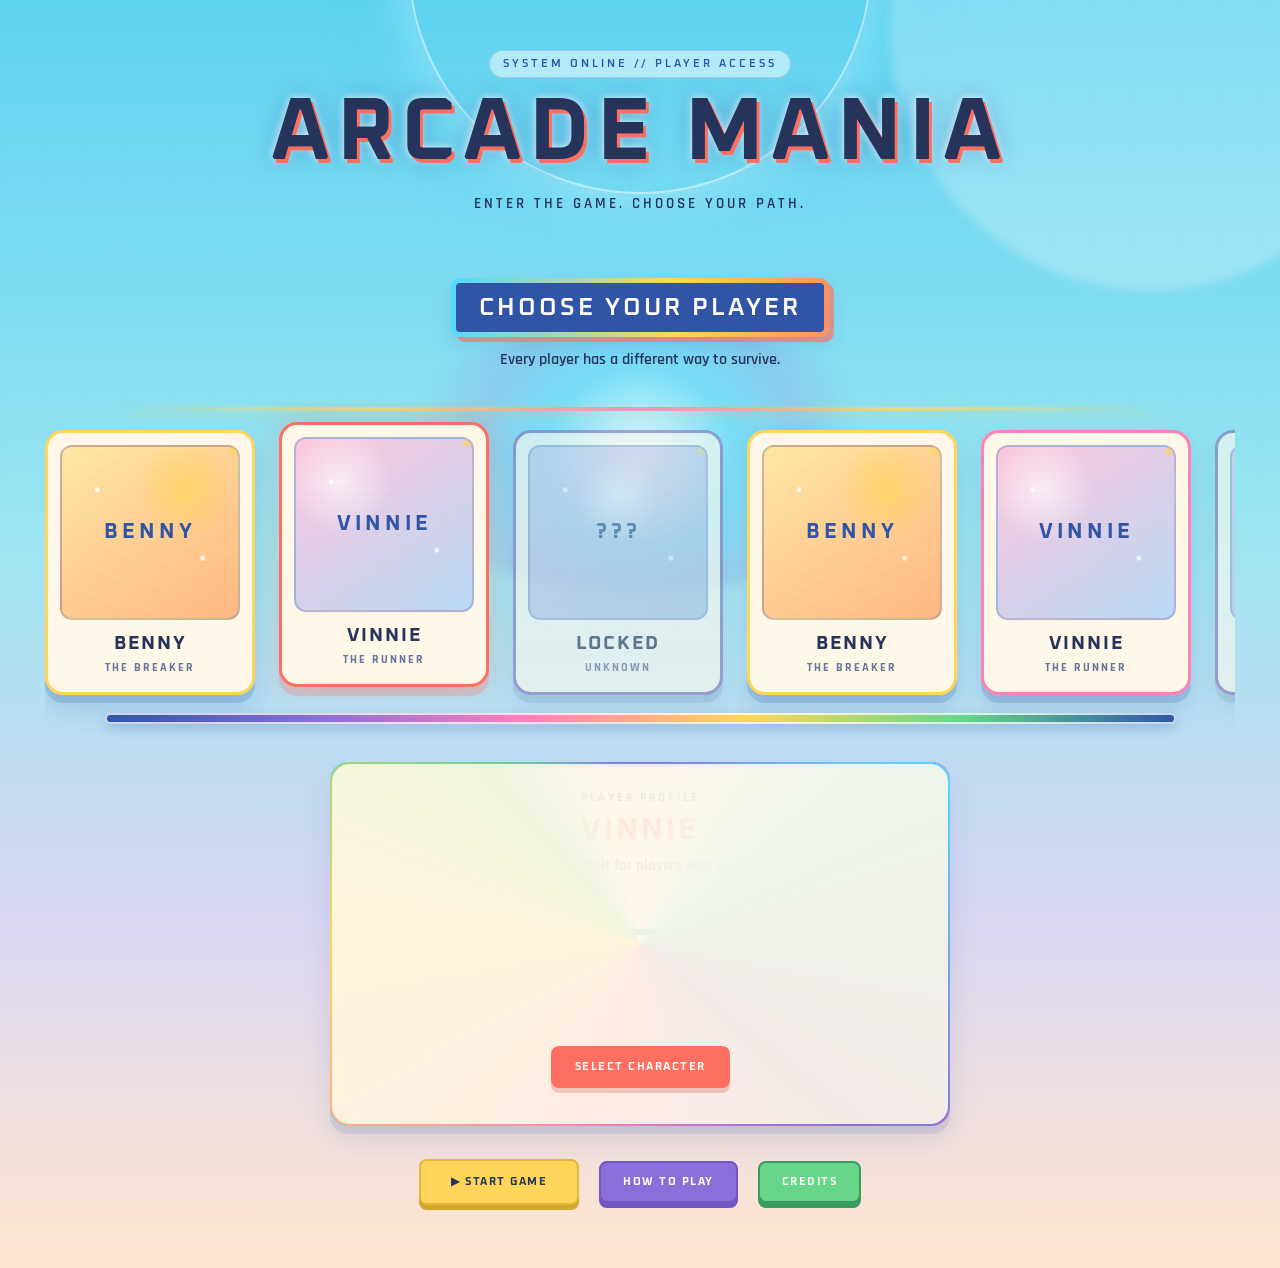
==== arcade_universe/index.html @ b5a28adb "add the first page" ====
<!DOCTYPE html>
<html lang="en">
<head>
    <meta charset="UTF-8">
    <meta name="viewport" content="width=device-width, initial-scale=1.0">
    <title>Arcade Mania</title>
    <link rel="stylesheet" href="style.css">
</head>
<body>
<div class="gameScreen">
<header class="gameHeader">
            <p class="systemText">SYSTEM ONLINE // PLAYER ACCESS</p>
            <h1>ARCADE MANIA</h1>
            <p class="subtitle">ENTER THE GAME. CHOOSE YOUR PATH.</p>
            </header>
<section class="selectionSection">
    <h2>CHOOSE YOUR PLAYER</h2>
    <p class="selectionText">Every player has a different way to survive.</p>
<div class="characterSection">
    <div class="characterTrack">
    <div class="characterCard" id="character1">
    <div class="characterImage">BENNY</div><h3>BENNY</h3><p>THE BREAKER</p></div>
   <div class="characterCard selected" id="character2">
   <div class="characterImage">VINNIE</div><h3>VINNIE</h3><p>THE RUNNER</p></div>
   <div class="characterCard locked">
    <div class="characterImage">???</div>
    <h3>LOCKED</h3><p>UNKNOWN</p></div>
    <div class="characterCard"><div class="characterImage">BENNY</div>
    <h3>BENNY</h3><p>THE BREAKER</p></div>
    <div class="characterCard">
    <div class="characterImage">VINNIE</div><h3>VINNIE</h3><p>THE RUNNER</p></div>
    <div class="characterCard locked">
    <div class="characterImage">???</div><h3>LOCKED</h3><p>UNKNOWN</p></div>
    </div></div></section>
    <section class="characterInfo">
     <div class="infoHeader">
    <p class="infoLabel">PLAYER PROFILE</p>
    <h2 id="characterName">VINNIE</h2>
    <p id="characterDescription">Fast and agile. Built for players who prefer speed.</p></div>
    <div class="stats">
    <div class="stat"><span>STRENGTH</span><div class="statBar"><div class="statFill strengthFill"></div></div>
    </div>
    <div class="stat">
    <span>SPEED</span>
    <div class="statBar">
    <div class="statFill speedFill"></div></div></div>
    <div class="stat">
    <span>DEFENSE</span>
    <div class="statBar">
    <div class="statFill defenseFill"></div></div></div></div>
    <div class="ability">
    <p class="infoLabel">SPECIAL ABILITY</p>
    <h3 id="characterAbility">DASH</h3>
    <p id="abilityDescription">Move quickly through dangerous areas.</p></div>
    <button id="selectCharacter">SELECT CHARACTER</button></section>
    <section class="menuButtons">
    <button id="startGame">▶ START GAME</button>
    <button id="howToPlay">HOW TO PLAY</button>
    <button id="credits">CREDITS</button></section>
    <div class="modal" id="howToPlayModal">
    <div class="modalContent">
    <button class="closeButton" id="closeHowToPlay">×</button>
    <h2>HOW TO PLAY</h2>
    <p>← → &nbsp; MOVE</p>
    <p>SPACE &nbsp; JUMP</p>
    <p>COLLECT ENERGY</p>
    <p>AVOID OBSTACLES</p>
    <p>REACH THE PORTAL</p>
    <p class="modalNote">Different characters have different abilities.</p></div></div>
    <div class="modal" id="creditsModal">
    <div class="modalContent">
    <button class="closeButton" id="closeCredits">×</button>
    <h2>CREDITS</h2>
    <p>ARCADE MANIA</p>
    <p>Designed & Developed by Drisana</p>
    <p>A fictional game universe.</p></div></div></div>

    <script src="script.js"></script>
</body>
</html>
---- arcade_universe/style.css ----
@import url('https://fonts.googleapis.com/css2?family=Oxanium:wght@400;500;600;700&family=Rajdhani:wght@400;500;600;700&display=swap');
* {
    margin: 0;
    padding: 0;
    box-sizing: border-box;
}
html {
    scroll-behavior: smooth;
}
body {
    min-height: 100vh;
    color: #26345c;
    font-family: 'Rajdhani',sans-serif;
    overflow-x: hidden;
    background: linear-gradient(180deg,#5ed3f1 0%,#9be5f1 42%,#d9d7f3 72%,#ffe6d0 100%);
}
body::before {
    content: "";
    position: fixed;
    inset: 0;
    pointer-events: none;
    opacity: 0.14;
    background-image: linear-gradient(rgba(49,85,166,0.08) 1px,transparent 1px),linear-gradient(90deg,rgba(49,85,166,0.08) 1px,transparent 1px);
    background-size: 42px 42px;
    mask-image: linear-gradient(to bottom,black,transparent 90%);
}
body::after {
    content: "";
    position: fixed;
    width: 520px;
    height: 520px;
    top: -230px;
    right: -130px;
    pointer-events: none;
    border-radius: 50%;
    background: rgba(255,255,255,0.24);
    filter: blur(5px);
    animation: skyGlow 7s ease-in-out infinite;
}
.gameScreen {
    min-height: 100vh;
    padding: 35px 45px 55px;
    position: relative;
    overflow: hidden;
}
.gameScreen::before {
    content: "";
    position: absolute;
    width: 460px;
    height: 460px;
    top: -270px;
    left: 50%;
    transform: translateX(-50%);
    border: 2px solid rgba(255,255,255,0.5);
    border-radius: 50%;
    box-shadow: 0 0 50px rgba(255,255,255,0.35),0 0 100px rgba(84,217,255,0.22);
    animation: topPulse 5s ease-in-out infinite;
}
.gameHeader {
    position: relative;
    z-index: 4;
    text-align: center;
    padding-top: 15px;
}
.systemText {
    display: inline-block;
    padding: 6px 13px;
    color: #3155a6;
    background: rgba(255,255,255,0.5);
    border: 1px solid rgba(49,85,166,0.2);
    border-radius: 20px;
    font-family: 'Oxanium',sans-serif;
    font-size: 11px;
    letter-spacing: 3px;
    font-weight: 600;
    animation: systemBlink 2.5s steps(2) infinite;
}
.gameHeader h1 {
    margin-top: 14px;
    font-family: 'Oxanium',sans-serif;
    font-size: clamp(45px,7vw,88px);
    font-weight: 700;
    letter-spacing: 7px;
    line-height: 0.95;
    color: #26345c;
    text-shadow: 3px 4px 0 #ff6f61,0 0 8px rgba(255,255,255,0.85),0 0 25px rgba(49,85,166,0.4);
    position: relative;
    animation: titleFloat 2.8s ease-in-out infinite,titleFlicker 7s infinite;
}
.gameHeader h1::after {
    content: "ARCADE MANIA";
    position: absolute;
    left: 4px;
    top: 4px;
    width: 100%;
    color: #ff6f61;
    opacity: 0;
    clip-path: inset(35% 0 35% 0);
    animation: glitch 3.8s infinite;
}
.subtitle {
    margin-top: 18px;
    color: #26345c;
    font-size: 15px;
    font-weight: 600;
    letter-spacing: 3px;
}
.selectionSection {
    position: relative;
    z-index: 3;
    text-align: center;
    margin-top: 65px;
}
.selectionSection::before {
    content: "";
    position: absolute;
    width: 520px;
    height: 270px;
    left: 50%;
    top: 45px;
    transform: translateX(-50%);
    border-radius: 50%;
    background: radial-gradient(circle,rgba(255,255,255,0.75) 0%,rgba(84,217,255,0.38) 32%,rgba(139,111,216,0.18) 55%,transparent 75%);
    filter: blur(6px);
    z-index: -1;
    animation: selectionBubble 3.5s ease-in-out infinite;
}

.selectionSection h2 {
    display: inline-block;
    padding: 9px 23px;
    color: #fffdf8;
    background:
        linear-gradient(#3155a6,#3155a6) padding-box,
        linear-gradient(90deg,#54d9ff,#ffd65a,#ff6f61,#ff82b7,#8b6fd8,#54d9ff) border-box;
    background-size: 100% 100%,300% 100%;
    border: 5px solid transparent;
    border-radius: 9px;
    font-family: 'Oxanium',sans-serif;
    font-size: 25px;
    letter-spacing: 3px;
    font-weight: 600;
    box-shadow: 5px 5px 0 rgba(255,111,97,0.65),0 8px 20px rgba(49,85,166,0.15);
    animation: headingBorder 3s linear infinite;
}
.selectionText {
    margin-top: 12px;
    color: #26345c;
    font-size: 16px;
    font-weight: 600;
}
.characterSection {
    width: 100%;
    margin-top: 32px;
    overflow: hidden;
    position: relative;
    padding: 28px 0 42px;
}
.characterSection::before {
    content: "";
    position: absolute;
    top: 5px;
    left: 7%;
    right: 7%;
    height: 4px;
    background: linear-gradient(90deg,transparent,#ffd65a,#ff82b7,#ffd65a,transparent);
    border-radius: 10px;
    box-shadow: 0 4px 12px rgba(255,214,90,0.35);
    opacity: 0.85;
}
.characterSection::after {
    content: "";
    position: absolute;
    bottom: 13px;
    left: 5%;
    right: 5%;
    height: 7px;
    background: linear-gradient(90deg,#3155a6,#8b6fd8,#ff82b7,#ffd65a,#67d68a,#3155a6);
    border: 2px solid rgba(255,255,255,0.75);
    border-radius: 20px;
    box-shadow: 0 5px 12px rgba(49,85,166,0.25);
}
.characterTrack {
    display: flex;
    width: max-content;
    gap: 24px;
    animation: cardTravel 22s linear infinite;
}
.characterTrack:hover {
    animation-play-state: paused;
}
.characterCard {
    width: 210px;
    min-width: 210px;
    height: 265px;
    padding: 12px;
    position: relative;
    background: #fff8e9;
    border: 3px solid #3155a6;
    border-radius: 18px;
    cursor: pointer;
    overflow: hidden;
    box-shadow: 0 8px 0 rgba(49,85,166,0.18),0 15px 25px rgba(49,85,166,0.16);
    transition: transform 0.35s ease,border-color 0.35s ease,box-shadow 0.35s ease;
}
.characterCard:nth-child(1),.characterCard:nth-child(4) {
    border-color: #ffd65a;
}
.characterCard:nth-child(2),.characterCard:nth-child(5) {
    border-color: #ff82b7;
}
.characterCard:nth-child(3),.characterCard:nth-child(6) {
    border-color: #8b6fd8;
}
.characterCard::before {
    content: "";
    position: absolute;
    width: 100%;
    height: 4px;
    top: 0;
    left: -100%;
    background: linear-gradient(90deg,transparent,#fffdf8,transparent);
    animation: cardScan 4s linear infinite;
}
.characterCard::after {
    content: "✦";
    position: absolute;
    right: 12px;
    top: 8px;
    color: #ffd65a;
    font-size: 18px;
    opacity: 0.7;
    animation: sparkle 2.5s ease-in-out infinite;
}
.characterCard:hover {
    transform: translateY(-12px) rotate(-1deg);
    border-color: #3155a6;
    box-shadow: 0 12px 0 rgba(49,85,166,0.2),0 20px 35px rgba(49,85,166,0.25);
}
.characterCard.selected {
    transform: translateY(-8px);
    border-color: #ff6f61;
    box-shadow: 0 9px 0 rgba(255,111,97,0.25),0 0 28px rgba(255,111,97,0.28);
}
.characterCard.selected::before {
    background: linear-gradient(90deg,transparent,#ffd65a,transparent);
}
.characterCard.locked {
    opacity: 0.62;
    filter: saturate(0.65);
}
.characterImage {
    height: 175px;
    display: flex;
    align-items: center;
    justify-content: center;
    border-radius: 12px;
    background: radial-gradient(circle at 50% 35%,rgba(255,255,255,0.45),transparent 30%),linear-gradient(145deg,#a9ebf7,#c9c2ef);
    border: 2px solid rgba(49,85,166,0.25);
    color: #3155a6;
    font-family: 'Oxanium',sans-serif;
    font-size: 21px;
    font-weight: 700;
    letter-spacing: 4px;
    position: relative;
    overflow: hidden;
}
.characterCard:nth-child(1) .characterImage,.characterCard:nth-child(4) .characterImage {
    background: radial-gradient(circle at 70% 25%,rgba(255,214,90,0.7),transparent 28%),linear-gradient(145deg,#ffe7a3,#ffb783);
}
.characterCard:nth-child(2) .characterImage,.characterCard:nth-child(5) .characterImage {
    background: radial-gradient(circle at 25% 25%,rgba(255,255,255,0.65),transparent 28%),linear-gradient(145deg,#ffc7dc,#b8d9f5);
}
.characterCard:nth-child(3) .characterImage,.characterCard:nth-child(6) .characterImage {
    background: radial-gradient(circle at 50% 30%,rgba(255,255,255,0.45),transparent 28%),linear-gradient(145deg,#d5c9f5,#a9c5ed);
}
.characterImage::before {
    content: "";
    position: absolute;
    inset: 0;
    background: radial-gradient(circle at 20% 25%,rgba(255,255,255,0.8) 0 2px,transparent 3px),radial-gradient(circle at 80% 65%,rgba(255,255,255,0.7) 0 2px,transparent 3px),repeating-linear-gradient(to bottom,transparent 0,transparent 7px,rgba(49,85,166,0.035) 8px);
    pointer-events: none;
}
.characterImage::after {
    content: "";
    position: absolute;
    width: 100%;
    height: 35%;
    top: -40%;
    left: 0;
    background: linear-gradient(transparent,rgba(255,255,255,0.35),transparent);
    animation: imageScan 4s linear infinite;
}
.characterCard h3 {
    margin-top: 12px;
    color: #26345c;
    font-family: 'Oxanium',sans-serif;
    font-size: 19px;
    letter-spacing: 2px;
}
.characterCard p {
    margin-top: 4px;
    color: #66739a;
    font-size: 12px;
    font-weight: 700;
    letter-spacing: 2px;
}
.characterInfo {
    max-width: 620px;
    margin: 25px auto 0;
    padding: 25px 30px;
    text-align: center;
    position: relative;
    background:
        linear-gradient(rgba(255,248,233,0.94),rgba(255,248,233,0.94)) padding-box,
        linear-gradient(90deg,#54d9ff,#8b6fd8,#ff82b7,#ffd65a,#67d68a,#54d9ff) border-box;
    background-size: 100% 100%,300% 100%;
    border: 5px solid transparent;
    border-radius: 18px;
    box-shadow: 0 8px 0 rgba(49,85,166,0.12),0 15px 30px rgba(49,85,166,0.12);
    animation: profileBorder 4s linear infinite;
}
.characterInfo::before {
    content: "";
    position: absolute;
    inset: -5px;
    padding: 2px;
    border: 2px solid transparent;
    border-radius: 20px;
    background:
        linear-gradient(rgba(255,248,233,0.9),rgba(255,248,233,0.9)) padding-box,
        conic-gradient(
            from 0deg,
            transparent 0deg,
            #54d9ff 60deg,
            #8b6fd8 130deg,
            #ff82b7 200deg,
            #ffd65a 270deg,
            #67d68a 320deg,
            transparent 350deg
        ) border-box;
    animation: profileBorder 4s linear infinite;
    pointer-events: none;
}
.infoLabel {
    color: #3155a6;
    font-family: 'Oxanium',sans-serif;
    font-size: 10px;
    font-weight: 700;
    letter-spacing: 3px;
}
.infoHeader h2 {
    margin-top: 6px;
    color: #ff6f61;
    font-family: 'Oxanium',sans-serif;
    font-size: 30px;
    letter-spacing: 3px;
}
.infoHeader > p:last-child {
    margin: 7px auto 0;
    max-width: 450px;
    color: #66739a;
    font-size: 15px;
    font-weight: 600;
}
.stats {
    display: grid;
    grid-template-columns: repeat(3,1fr);
    gap: 20px;
    margin-top: 25px;
}
.stat {
    text-align: left;
}
.stat span {
    color: #26345c;
    font-family: 'Oxanium',sans-serif;
    font-size: 10px;
    font-weight: 700;
    letter-spacing: 1.5px;
}
.statBar {
    height: 8px;
    margin-top: 7px;
    background: #d8def0;
    border-radius: 10px;
    overflow: hidden;
    border: 1px solid rgba(49,85,166,0.1);
}
.statFill {
    height: 100%;
    border-radius: 10px;
    background: linear-gradient(90deg,#54d9ff,#3155a6);
    box-shadow: 0 0 8px rgba(84,217,255,0.4);
    animation: statLoad 1.2s ease-out;
}
.strengthFill {
    width: 45%;
}
.speedFill {
    width: 90%;
}
.defenseFill {
    width: 55%;
}
.ability {
    margin-top: 22px;
}
.ability h3 {
    margin-top: 5px;
    color: #8b6fd8;
    font-family: 'Oxanium',sans-serif;
    letter-spacing: 2px;
}
.ability p:last-child {
    margin-top: 3px;
    color: #66739a;
    font-size: 14px;
    font-weight: 600;
}
button {
    position: relative;
    overflow: hidden;
    border: 2px solid #3155a6;
    background: rgba(255,255,255,0.94);
    color: #26345c;
    padding: 12px 22px;
    margin: 8px;
    border-radius: 8px;
    cursor: pointer;
    font-family: 'Oxanium',sans-serif;
    font-size: 11px;
    font-weight: 700;
    letter-spacing: 1.5px;
    box-shadow: 0 4px 0 rgba(49,85,166,0.15);
    transition: transform 0.3s ease,box-shadow 0.3s ease,background 0.3s ease;
}
button::before {
    content: "";
    position: absolute;
    top: 0;
    left: -120%;
    width: 70%;
    height: 100%;
    background: linear-gradient(90deg,transparent,rgba(255,255,255,0.7),transparent);
    transform: skewX(-20deg);
    transition: 0.5s ease;
}
button:hover::before {
    left: 130%;
}
button:hover {
    transform: translateY(-5px) scale(1.03);
    box-shadow: 0 7px 0 rgba(49,85,166,0.18),0 10px 25px rgba(49,85,166,0.2);
}
#selectCharacter {
    margin-top: 25px;
    color: #fffdf8;
    background: #ff6f61;
    border-color: #ff6f61;
    box-shadow: 0 5px 0 rgba(190,71,61,0.25);
}
#selectCharacter:hover {
    background: #f45d51;
    border-color: #ff6f61;
    box-shadow: 0 7px 0 rgba(190,71,61,0.3),0 0 25px rgba(255,111,97,0.5);
}
.menuButtons {
    text-align: center;
    margin-top: 25px;
}
#startGame {
    padding: 14px 30px;
    color: #26345c;
    background: #ffd65a;
    border-color: #e5b936;
    box-shadow: 0 5px 0 #d2a72e;
}
#startGame:hover {
    background: #ffe58a;
    border-color: #e5b936;
    box-shadow: 0 7px 0 #d2a72e,0 0 25px rgba(255,214,90,0.55);
}
#howToPlay {
    color: #fffdf8;
    background: #8b6fd8;
    border-color: #7057c2;
    box-shadow: 0 5px 0 #7057c2;
}
#howToPlay:hover {
    background: #9d84e5;
    border-color: #7057c2;
    box-shadow: 0 7px 0 #7057c2,0 0 25px rgba(139,111,216,0.5);
}
#credits {
    color: #fffdf8;
    background: #67d68a;
    border-color: #389b60;
    box-shadow: 0 5px 0 #389b60;
}
#credits:hover {
    background: #67e39a;
    border-color: #389b60;
    box-shadow: 0 7px 0 #389b60,0 0 25px rgba(103,214,138,0.5);
}
.modal {
    position: fixed;
    inset: 0;
    display: none;
    align-items: center;
    justify-content: center;
    background: rgba(38,52,92,0.48);
    backdrop-filter: blur(7px);
    z-index: 20;
}
.modal.show {
    display: flex;
}
.modalContent {
    width: min(90%,430px);
    padding: 35px;
    position: relative;
    background: #fff3d6;
    border: 3px solid #3155a6;
    border-radius: 16px;
    box-shadow: 0 10px 0 rgba(49,85,166,0.2),0 25px 45px rgba(38,52,92,0.25);
    text-align: center;
    animation: modalIn 0.3s ease forwards;
}
.modalContent h2 {
    color: #3155a6;
    font-family: 'Oxanium',sans-serif;
    letter-spacing: 3px;
    margin-bottom: 20px;
}
.modalContent p {
    margin: 12px 0;
    color: #26345c;
    font-weight: 600;
}
.modalNote {
    color: #66739a !important;
    font-size: 13px;
}
.closeButton {
    position: absolute;
    top: 8px;
    right: 8px;
    margin: 0;
    padding: 5px 10px;
    border: none;
    box-shadow: none;
    font-size: 20px;
    background: transparent;
}
.closeButton:hover {
    color: #ff6f61;
    background: transparent;
    box-shadow: none;
}
.backgroundCharacters {
    position: absolute;
    inset: 0;
    pointer-events: none;
    overflow: hidden;
    z-index: 1;
}
.bgCharacter {
    position: absolute;
    width: 70px;
    height: auto;
    object-fit: contain;
    opacity: 0.65;
    filter: drop-shadow(0 6px 8px rgba(38,52,92,0.2));
}
.bgCharacter1 {
    left: 4%;
    top: 28%;
    animation: bgFloat1 5s ease-in-out infinite;
}
.bgCharacter2 {
    right: 5%;
    top: 30%;
    animation: bgFloat2 6s ease-in-out infinite;
}
.bgCharacter3 {
    left: 9%;
    bottom: 17%;
    width: 55px;
    opacity: 0.45;
    animation: bgFloat2 7s ease-in-out infinite;
}
.bgCharacter4 {
    right: 11%;
    bottom: 14%;
    width: 60px;
    opacity: 0.45;
    animation: bgFloat1 6s ease-in-out infinite;
}
@keyframes cardTravel {
    from {
        transform: translateX(-50%);
    }
    to {
        transform: translateX(0);
    }
}
@keyframes cardScan {
    from {
        left: -100%;
    }
    to {
        left: 100%;
    }
}
@keyframes imageScan {
    from {
        top: -40%;
    }
    to {
        top: 120%;
    }
}
@keyframes topPulse {
    0%,100% {
        transform: translateX(-50%) scale(1);
        opacity: 0.5;
    }
    50% {
        transform: translateX(-50%) scale(1.08);
        opacity: 1;
    }
}
@keyframes titleFloat {
    0%,100% {
        transform: translateY(0);
    }
    50% {
        transform: translateY(-10px);
    }
}
@keyframes titleFlicker {
    0%,94%,96%,100% {
        opacity: 1;
    }
    95% {
        opacity: 0.75;
    }
}
@keyframes glitch {
    0%,52%,100% {
        opacity: 0;
        transform: translate(0);
    }
    54% {
        opacity: 1;
        transform: translate(-7px,2px);
    }
    58% {
        opacity: 1;
        transform: translate(6px,-2px);
    }
    62% {
        opacity: 0.8;
        transform: translate(-4px,1px);
    }
    66% {
        opacity: 0;
        transform: translate(0);
    }
    78% {
        opacity: 0;
    }
    80% {
        opacity: 0.9;
        transform: translate(5px,-2px);
    }
    84% {
        opacity: 0.7;
        transform: translate(-5px,2px);
    }
    88% {
        opacity: 0;
        transform: translate(0);
    }
}
@keyframes systemBlink {
    0%,45%,100% {
        opacity: 0.8;
    }
    48%,52% {
        opacity: 0.2;
    }
}

@keyframes headingBorder {
    0% {
        background-position: 0 0,0% 50%;
    }
    100% {
        background-position: 0 0,300% 50%;
    }
}
@keyframes profileBorder {
    0% {
        background-position: 0 0,0% 50%;
    }
    100% {
        background-position: 0 0,300% 50%;
    }
}
@keyframes selectionBubble {
    0%,100% {
        transform: translateX(-50%) scale(0.95);
        opacity: 0.6;
    }
    50% {
        transform: translateX(-50%) scale(1.12);
        opacity: 1;
    }
}
@keyframes modalIn {
    from {
        opacity: 0;
        transform: scale(0.94) translateY(10px);
    }
    to {
        opacity: 1;
        transform: scale(1) translateY(0);
    }
}
@keyframes skyGlow {
    0%,100% {
        transform: scale(1);
        opacity: 0.5;
    }
    50% {
        transform: scale(1.1);
        opacity: 0.8;
    }
}
@keyframes sparkle {
    0%,100% {
        transform: scale(1) rotate(0);
        opacity: 0.5;
    }
    50% {
        transform: scale(1.25) rotate(20deg);
        opacity: 1;
    }
}
@keyframes statLoad {
    from {
        width: 0;
    }
}
@keyframes bgFloat1 {
    0%,100% {
        transform: translateY(0) rotate(-2deg);
    }
    50% {
        transform: translateY(-14px) rotate(2deg);
    }
}
@keyframes bgFloat2 {
    0%,100% {
        transform: translateY(-5px) rotate(2deg);
    }
    50% {
        transform: translateY(10px) rotate(-2deg);
    }
}
@media (max-width:700px) {
    .gameScreen {
        padding: 25px 18px 40px;
    }
    .gameHeader h1 {
        font-size: 42px;
        letter-spacing: 4px;
    }
    .selectionSection {
        margin-top: 45px;
    }
    .selectionSection::before {
        width: 320px;
        height: 190px;
    }
    .characterCard {
        width: 175px;
        min-width: 175px;
        height: 230px;
    }
    .characterImage {
        height: 145px;
    }
    .stats {
        grid-template-columns: 1fr;
        gap: 12px;
    }
    .bgCharacter1,.bgCharacter2 {
        width: 50px;
        opacity: 0.3;
    }
    .bgCharacter3,.bgCharacter4 {
        display: none;
    }
}
@media (prefers-reduced-motion:reduce) {
    *,*::before,*::after {
        animation-duration: 0.01ms !important;
        animation-iteration-count: 1 !important;
        scroll-behavior: auto !important;
    }
}
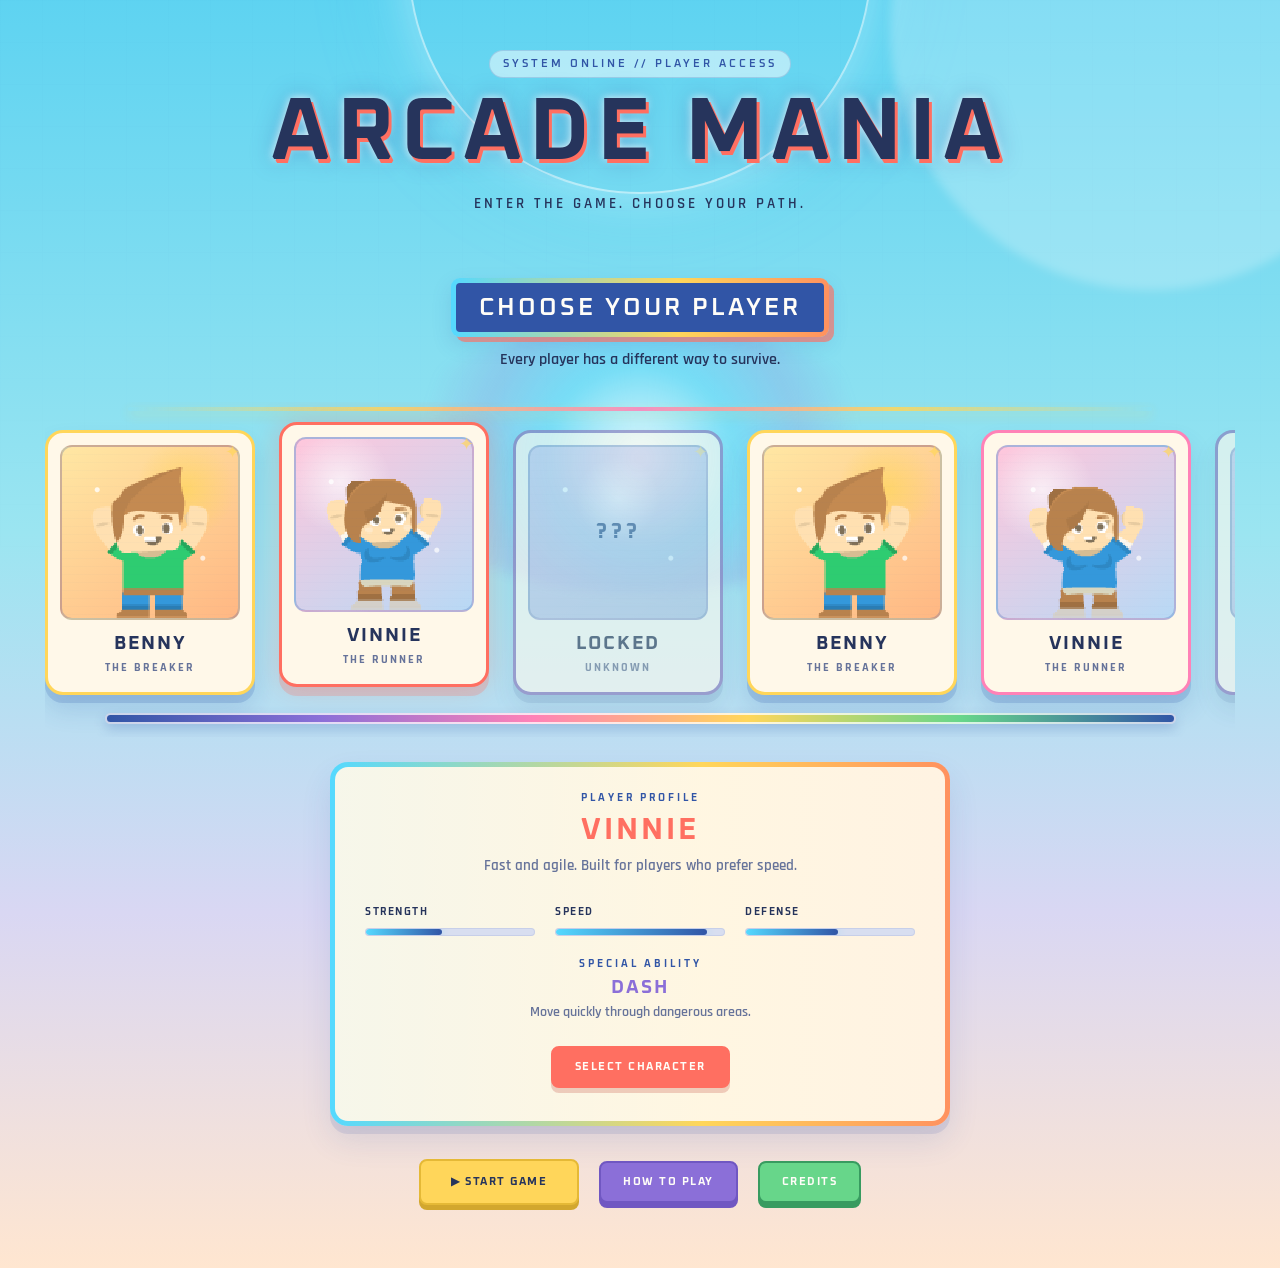
==== commit a4105fb3: "added characters" ====
--- a/arcade_universe/index.html
+++ b/arcade_universe/index.html
@@ -19,16 +19,23 @@
 <div class="characterSection">
     <div class="characterTrack">
     <div class="characterCard" id="character1">
-    <div class="characterImage">BENNY</div><h3>BENNY</h3><p>THE BREAKER</p></div>
+    <div class="characterImage">
+    <img src="images/benny.png" alt="Benny">
+    </div><h3>BENNY</h3><p>THE BREAKER</p></div>
    <div class="characterCard selected" id="character2">
-   <div class="characterImage">VINNIE</div><h3>VINNIE</h3><p>THE RUNNER</p></div>
+   <div class="characterImage">
+    <img src="images/vinnie.png" alt="Vinnie">
+    </div><h3>VINNIE</h3><p>THE RUNNER</p></div>
    <div class="characterCard locked">
     <div class="characterImage">???</div>
     <h3>LOCKED</h3><p>UNKNOWN</p></div>
-    <div class="characterCard"><div class="characterImage">BENNY</div>
+    <div class="characterCard"><div class="characterImage">
+    <img src="images/benny.png" alt="Benny">
+    </div>
     <h3>BENNY</h3><p>THE BREAKER</p></div>
     <div class="characterCard">
-    <div class="characterImage">VINNIE</div><h3>VINNIE</h3><p>THE RUNNER</p></div>
+    <div class="characterImage">
+    <img src="images/vinnie.png" alt="Vinnie"></div><h3>VINNIE</h3><p>THE RUNNER</p></div>
     <div class="characterCard locked">
     <div class="characterImage">???</div><h3>LOCKED</h3><p>UNKNOWN</p></div>
     </div></div></section>
--- a/arcade_universe/style.css
+++ b/arcade_universe/style.css
@@ -312,35 +312,21 @@
     text-align: center;
     position: relative;
     background:
-        linear-gradient(rgba(255,248,233,0.94),rgba(255,248,233,0.94)) padding-box,
-        linear-gradient(90deg,#54d9ff,#8b6fd8,#ff82b7,#ffd65a,#67d68a,#54d9ff) border-box;
+        linear-gradient(rgba(255,248,233,0.95),rgba(255,248,233,0.95)) padding-box,
+        linear-gradient(90deg,#54d9ff,#ffd65a,#ff6f61,#ff82b7,#8b6fd8,#54d9ff) border-box;
     background-size: 100% 100%,300% 100%;
     border: 5px solid transparent;
     border-radius: 18px;
     box-shadow: 0 8px 0 rgba(49,85,166,0.12),0 15px 30px rgba(49,85,166,0.12);
-    animation: profileBorder 4s linear infinite;
-}
-.characterInfo::before {
-    content: "";
-    position: absolute;
-    inset: -5px;
-    padding: 2px;
-    border: 2px solid transparent;
-    border-radius: 20px;
-    background:
-        linear-gradient(rgba(255,248,233,0.9),rgba(255,248,233,0.9)) padding-box,
-        conic-gradient(
-            from 0deg,
-            transparent 0deg,
-            #54d9ff 60deg,
-            #8b6fd8 130deg,
-            #ff82b7 200deg,
-            #ffd65a 270deg,
-            #67d68a 320deg,
-            transparent 350deg
-        ) border-box;
-    animation: profileBorder 4s linear infinite;
-    pointer-events: none;
+    animation: profileBorder 3s linear infinite;
+}
+@keyframes profileBorder {
+    0% {
+        background-position: 0 0,0% 50%;
+    }
+    100% {
+        background-position: 0 0,300% 50%;
+    }
 }
 .infoLabel {
     color: #3155a6;
@@ -811,4 +797,15 @@
         animation-iteration-count: 1 !important;
         scroll-behavior: auto !important;
     }
+}
+.characterImage img {
+    width: 100%;
+    height: 100%;
+    object-fit: contain;
+    image-rendering: pixelated;
+    transition: transform 0.4s ease;
+}
+
+.characterCard:hover .characterImage img {
+    transform: scale(1.08);
 }
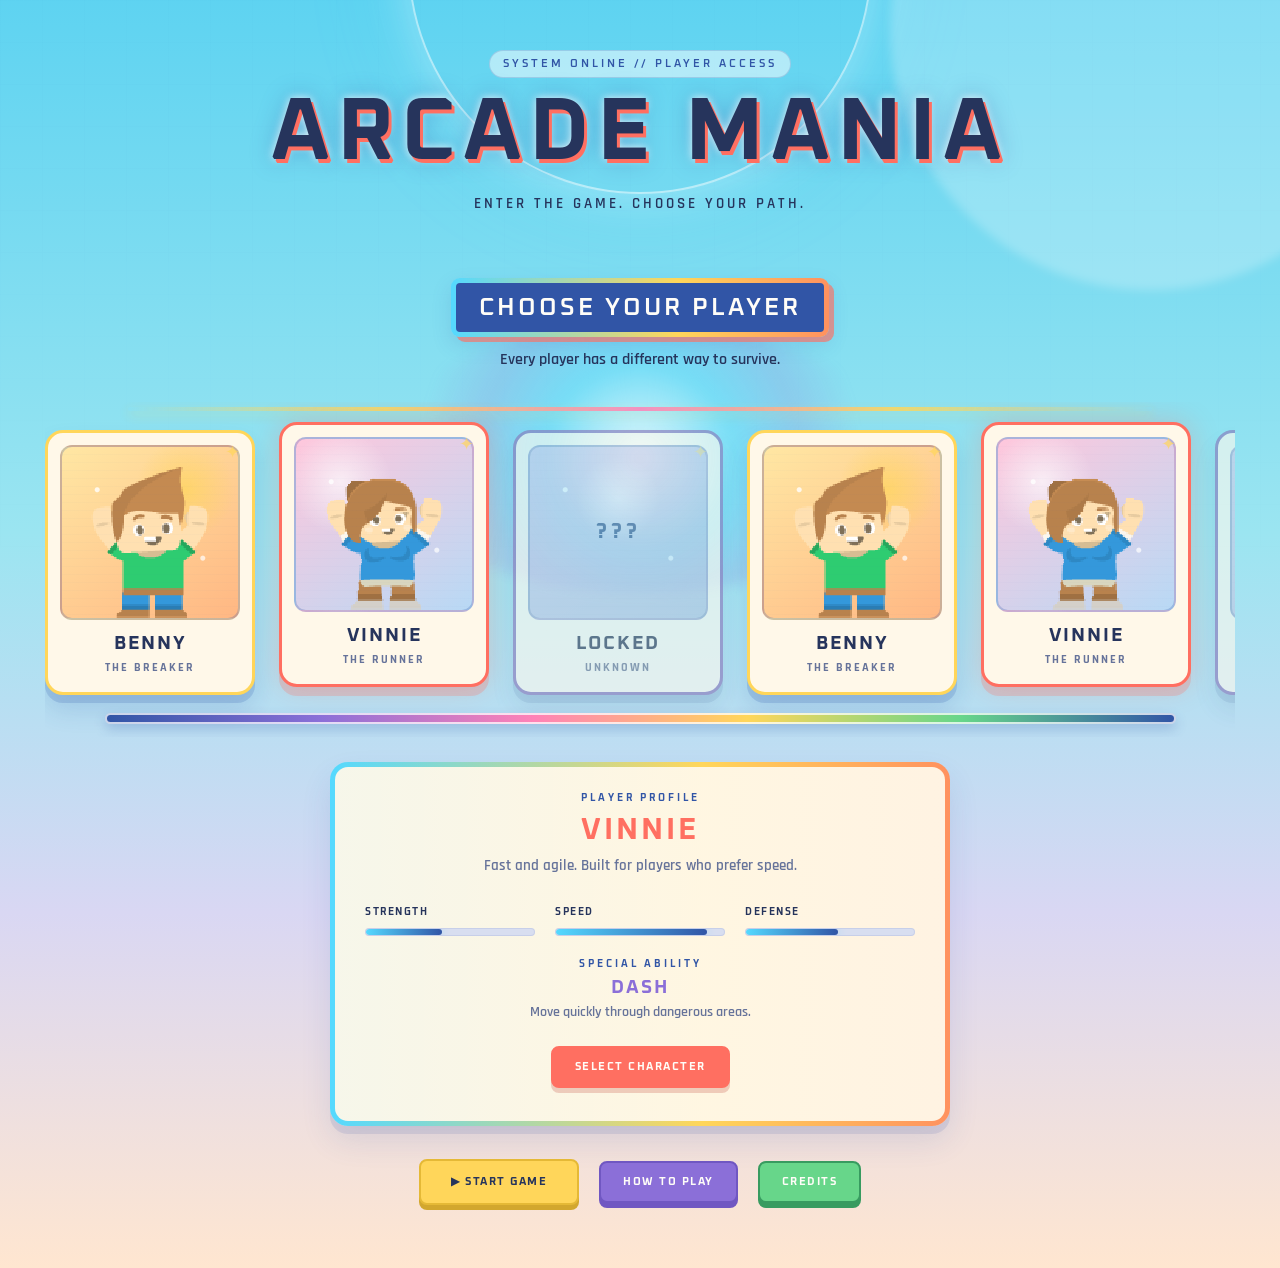
==== commit e08ffbfc: "audio added" ====
--- a/arcade_universe/index.html
+++ b/arcade_universe/index.html
@@ -7,6 +7,9 @@
     <link rel="stylesheet" href="style.css">
 </head>
 <body>
+    <audio id="backgroundMusic" loop>
+    <source src="audio/background.mp3" type="audio/mpeg">
+</audio>
 <div class="gameScreen">
 <header class="gameHeader">
             <p class="systemText">SYSTEM ONLINE // PLAYER ACCESS</p>
--- a/arcade_universe/style.css
+++ b/arcade_universe/style.css
@@ -808,4 +808,38 @@
 
 .characterCard:hover .characterImage img {
     transform: scale(1.08);
+}
+body.benny-theme {
+    background: linear-gradient(
+        180deg,
+        #43d98a 0%,
+        #45d4d5 40%,
+        #79a9e8 70%,
+        #c7dcf5 100%
+    );
+}
+
+body.benny-theme .gameHeader h1 {
+    text-shadow:
+        3px 4px 0 #2ca66a,
+        0 0 8px rgba(255,255,255,0.85),
+        0 0 25px rgba(49,85,166,0.4);
+}
+
+.profileChange {
+    animation: profileChange 0.5s ease;
+}
+
+@keyframes profileChange {
+
+    0% {
+        opacity: 0;
+        transform: translateY(12px);
+    }
+
+    100% {
+        opacity: 1;
+        transform: translateY(0);
+    }
+
 }
